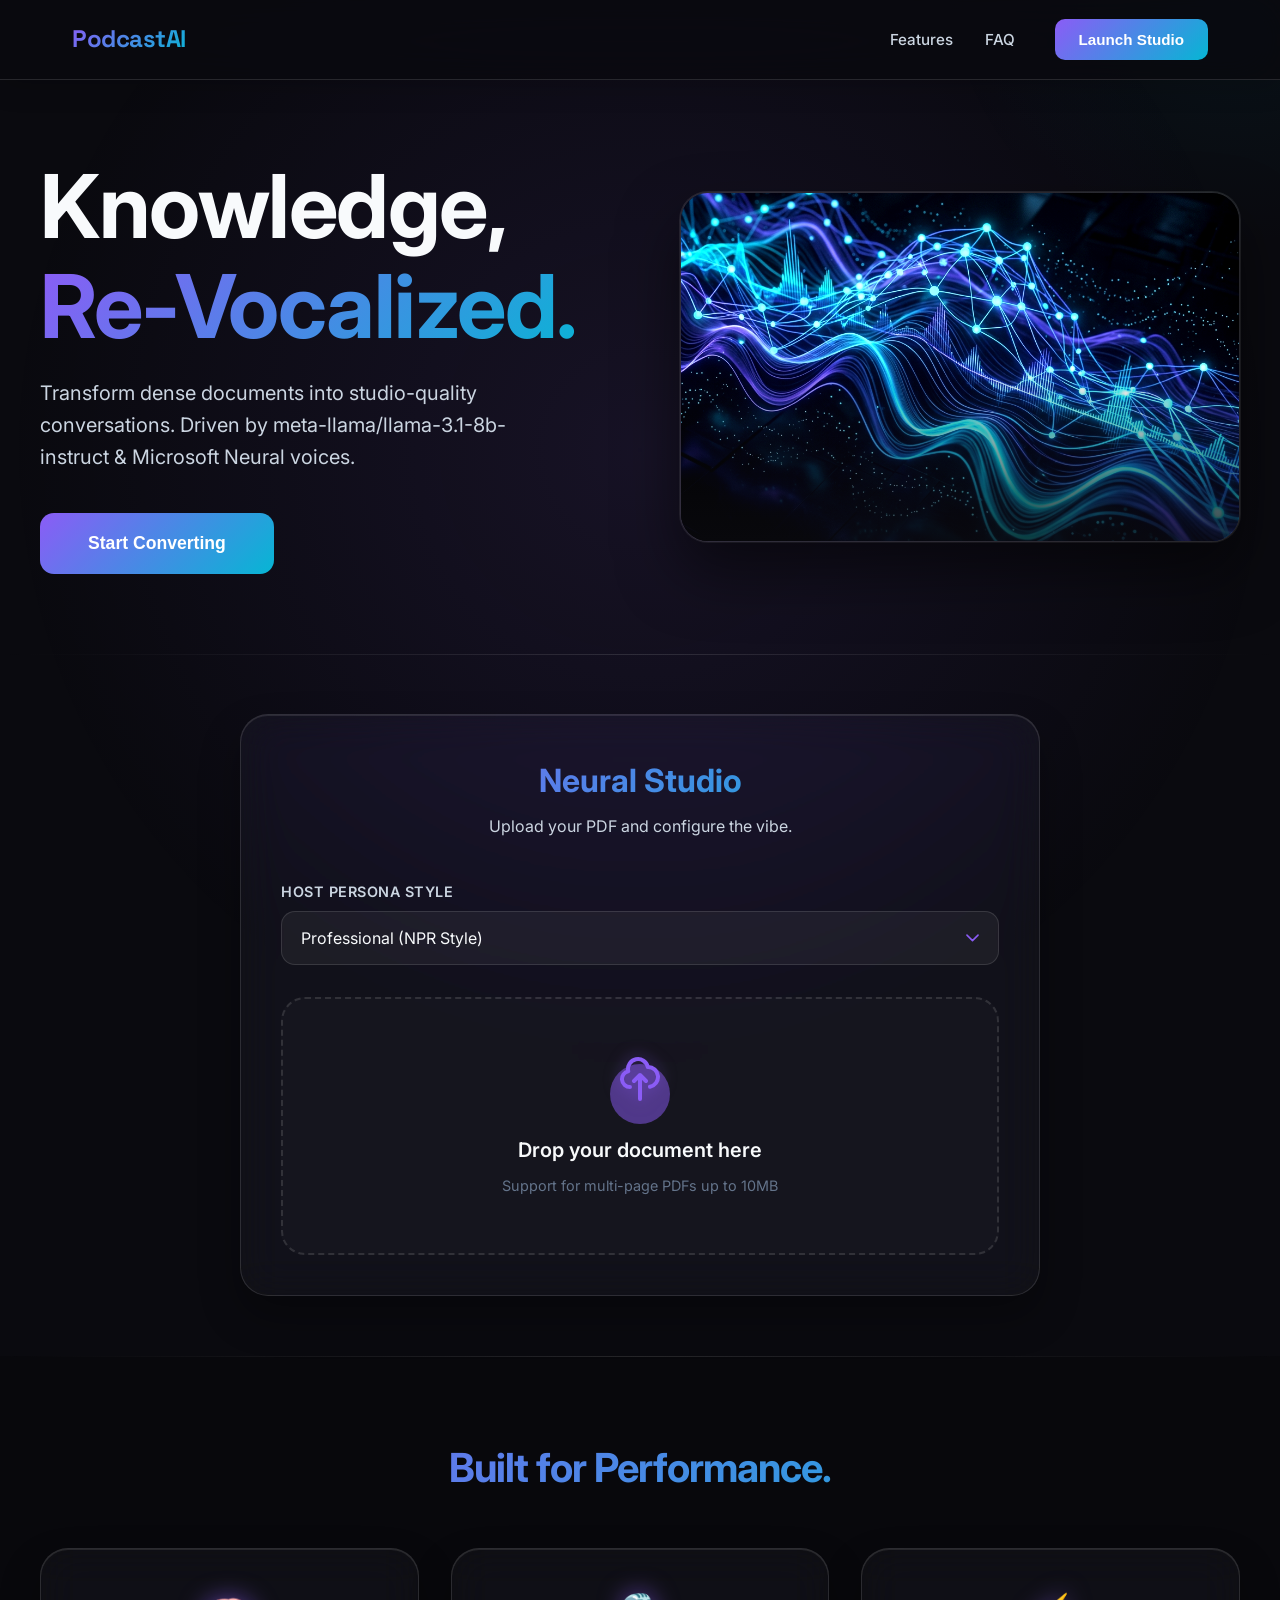
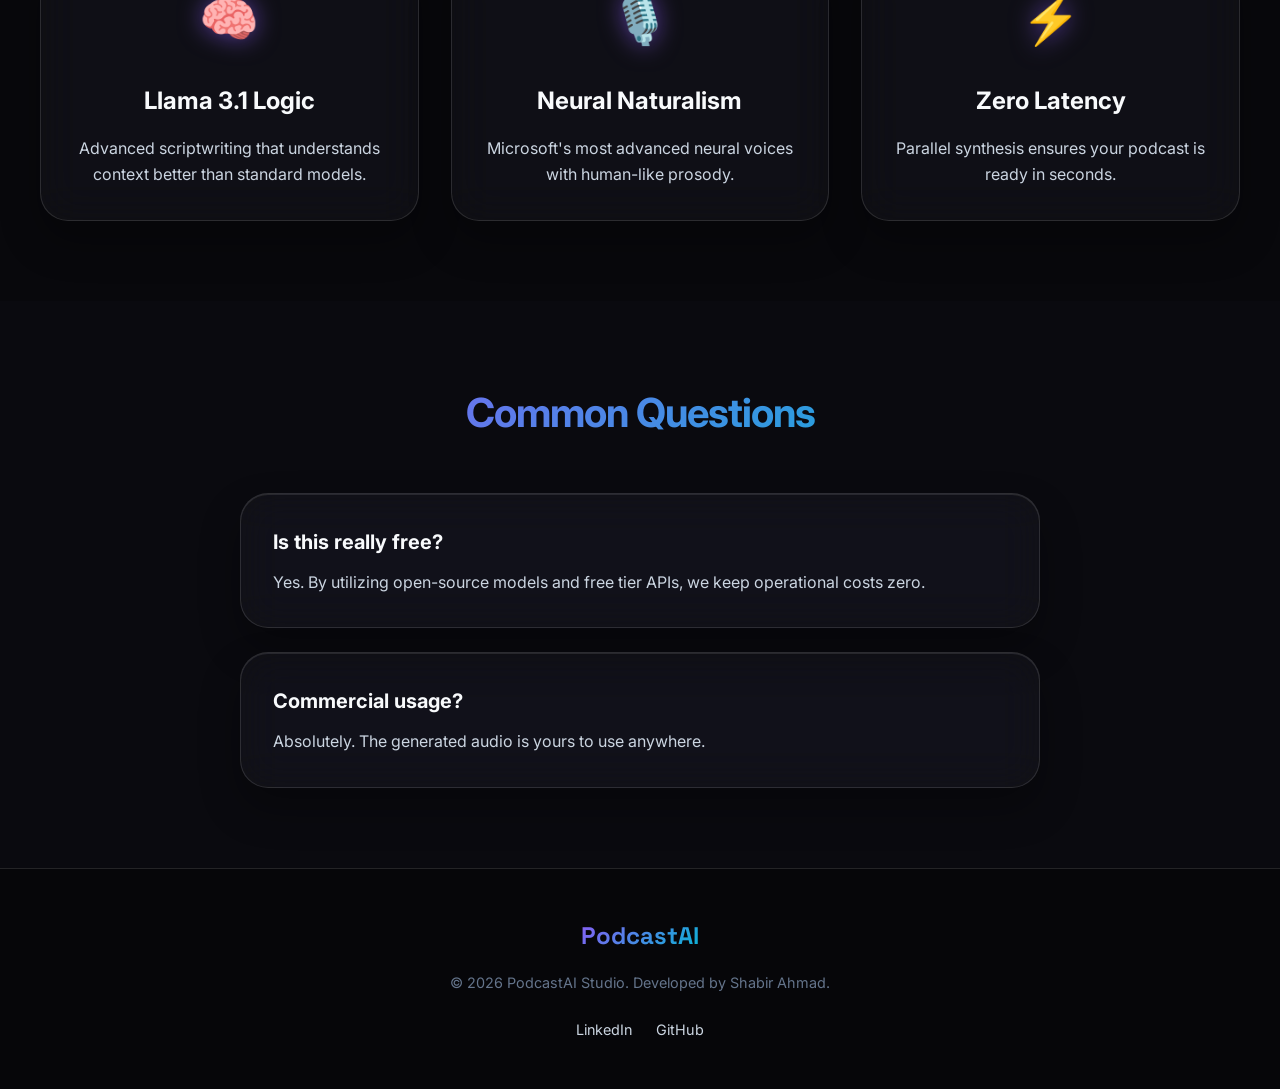
==== frontend/index.html @ 8f2e9971 "some initial changes" ====
<!DOCTYPE html>
<html lang="en">
<head>
    <meta charset="UTF-8">
    <meta name="viewport" content="width=device-width, initial-scale=1.0, maximum-scale=1.0, user-scalable=no">
    <title>PodcastAI | Neural Audio Intelligence</title>
    <!-- Premium Typography -->
    <link rel="preconnect" href="https://fonts.googleapis.com">
    <link rel="preconnect" href="https://fonts.gstatic.com" crossorigin>
    <link href="https://fonts.googleapis.com/css2?family=Inter:wght@400;500;600&family=Space+Grotesk:wght@500;700&display=swap" rel="stylesheet">
    <link rel="stylesheet" href="style.css">
</head>
<body>
    <div class="background-glow"></div>
    
    <div id="app">
        <!-- Navigation -->
        <nav class="glass-nav">
            <div class="nav-content">
                <div class="logo">Podcast<span>AI</span></div>
                <div class="nav-actions">
                    <ul class="nav-links">
                        <li><a href="#features">Features</a></li>
                        <li><a href="#faq">FAQ</a></li>
                    </ul>
                    <button class="btn-primary-sm" onclick="document.getElementById('studio').scrollIntoView({behavior: 'smooth'})">Launch Studio</button>
                </div>
            </div>
        </nav>

        <!-- Hero Section -->
        <header class="hero">
            <div class="hero-container">
                <div class="hero-content">
                    <h1 class="hero-title reveal">Knowledge,<br><span>Re-Vocalized.</span></h1>
                    <p class="hero-subtitle reveal">Transform dense documents into studio-quality conversations. Driven by meta-llama/llama-3.1-8b-instruct & Microsoft Neural voices.</p>
                    <div class="hero-btns reveal">
                        <button class="btn-primary-lg" onclick="document.getElementById('studio').scrollIntoView({behavior: 'smooth'})">Start Converting</button>
                    </div>
                </div>
                <div class="hero-image-wrapper reveal">
                    <img src="hero.png" alt="Neural Visual" class="hero-img">
                    <div class="image-overlay"></div>
                </div>
            </div>
        </header>

        <!-- Main Studio Section -->
        <main id="studio" class="studio-section">
            <div class="studio-container">
                <div class="glass-card studio-card">
                    <div class="card-header">
                        <h2>Neural Studio</h2>
                        <p>Upload your PDF and configure the vibe.</p>
                    </div>

                    <div class="settings-grid">
                        <div class="setting-item">
                            <label>Host Persona Style</label>
                            <select id="styleSelector">
                                <option value="professional">Professional (NPR Style)</option>
                                <option value="humorous">Humorous (Banter Mode)</option>
                                <option value="deep_dive">Deep Dive (Technical)</option>
                            </select>
                        </div>
                    </div>

                    <div id="dropzone" class="dropzone">
                        <div class="dropzone-content">
                            <div class="icon-pulse">
                                <svg class="upload-icon" fill="none" stroke="currentColor" viewBox="0 0 24 24" xmlns="http://www.w3.org/2000/svg"><path stroke-linecap="round" stroke-linejoin="round" stroke-width="2" d="M7 16a4 4 0 01-.88-7.903A5 5 0 1115.9 6L16 6a5 5 0 011 9.9M15 13l-3-3m0 0l-3 3m3-3v12"></path></svg>
                            </div>
                            <p class="dropzone-text">Drop your document here</p>
                            <p class="dropzone-hint">Support for multi-page PDFs up to 10MB</p>
                            <input type="file" id="fileInput" accept=".pdf" hidden>
                        </div>
                    </div>

                    <!-- Progress Tracker -->
                    <div id="progress-container" class="progress-container hidden">
                        <div class="progress-steps">
                            <div class="step" id="step-1"><div class="dot"></div><span>Scan</span></div>
                            <div class="step" id="step-2"><div class="dot"></div><span>Script</span></div>
                            <div class="step" id="step-3"><div class="dot"></div><span>Voice</span></div>
                            <div class="step" id="step-4"><div class="dot"></div><span>Master</span></div>
                        </div>
                        <div class="progress-bar-bg">
                            <div id="progress-bar" class="progress-bar-fill"></div>
                        </div>
                        <p id="status-text" class="status-text">Initializing...</p>
                    </div>

                    <!-- Terminal Script Preview -->
                    <div id="terminal-container" class="terminal-container hidden">
                        <div class="terminal-header">
                            <span>neural_script_stream.log</span>
                            <div class="terminal-btns"><span></span><span></span><span></span></div>
                        </div>
                        <div id="terminal-content" class="terminal-content"></div>
                    </div>

                    <!-- Final Player -->
                    <div id="player-container" class="player-container hidden">
                        <div class="player-card">
                            <div class="player-info">
                                <h3>Generation Complete</h3>
                                <p>Studio-quality MP3 ready for download.</p>
                            </div>
                            <audio id="audio-player" controls></audio>
                            <div class="player-actions">
                                <a id="download-btn" class="btn-primary-sm" download>Download Episode</a>
                                <button class="btn-secondary-sm" onclick="location.reload()">New Upload</button>
                            </div>
                        </div>
                    </div>
                </div>
            </div>
        </main>

        <!-- Features Section -->
        <section id="features" class="features-section">
            <div class="container">
                <h2 class="section-title">Built for Performance.</h2>
                <div class="features-grid">
                    <div class="feature-card glass-card">
                        <div class="f-icon">🧠</div>
                        <h3>Llama 3.1 Logic</h3>
                        <p>Advanced scriptwriting that understands context better than standard models.</p>
                    </div>
                    <div class="feature-card glass-card">
                        <div class="f-icon">🎙️</div>
                        <h3>Neural Naturalism</h3>
                        <p>Microsoft's most advanced neural voices with human-like prosody.</p>
                    </div>
                    <div class="feature-card glass-card">
                        <div class="f-icon">⚡</div>
                        <h3>Zero Latency</h3>
                        <p>Parallel synthesis ensures your podcast is ready in seconds.</p>
                    </div>
                </div>
            </div>
        </section>

        <!-- FAQ Section -->
        <section id="faq" class="faq-section">
            <div class="container-sm">
                <h2 class="section-title">Common Questions</h2>
                <div class="faq-list">
                    <div class="faq-item glass-card">
                        <h4>Is this really free?</h4>
                        <p>Yes. By utilizing open-source models and free tier APIs, we keep operational costs zero.</p>
                    </div>
                    <div class="faq-item glass-card">
                        <h4>Commercial usage?</h4>
                        <p>Absolutely. The generated audio is yours to use anywhere.</p>
                    </div>
                </div>
            </div>
        </section>

        <!-- Footer -->
        <footer class="luxury-footer">
            <div class="footer-content">
                <div class="footer-logo">Podcast<span>AI</span></div>
                <p>&copy; 2026 PodcastAI Studio. Developed by Shabir Ahmad.</p>
                <div class="footer-socials">
                    <a href="https://www.linkedin.com/in/shabir-ahmad-ai/" target="_blank">LinkedIn</a>
                    <a href="https://www.github.com/Shabir-Ahmad-tech" target="_blank">GitHub</a>
                </div>
            </div>
        </footer>
    </div>

    <script src="app.js"></script>
</body>
</html>
---- frontend/style.css ----
:root {
    --bg-color: #0a0a0f;
    --surface: rgba(255, 255, 255, 0.05);
    --border: rgba(255, 255, 255, 0.12);
    --primary: #8b5cf6;
    --primary-glow: rgba(139, 92, 246, 0.5);
    --secondary: #06b6d4;
    --secondary-glow: rgba(6, 182, 212, 0.4);
    --accent: #f59e0b;
    --accent-glow: rgba(245, 158, 11, 0.3);
    --text-main: #f8fafc;
    --text-muted: #cbd5e1;
    --text-dim: #64748b;
    --error: #ef4444;
    --success: #10b981;
    --font-heading: 'Space Grotesk', sans-serif;
    --font-body: 'Inter', sans-serif;
    --gradient-primary: linear-gradient(135deg, #8b5cf6 0%, #06b6d4 100%);
    --gradient-secondary: linear-gradient(135deg, #f59e0b 0%, #ef4444 100%);
}

/* 🧱 Base Reset */
* {
    box-sizing: border-box;
    margin: 0;
    padding: 0;
}

html {
    scroll-behavior: smooth;
    overflow-x: hidden;
}

body {
    background-color: var(--bg-color);
    color: var(--text-main);
    font-family: var(--font-body);
    line-height: 1.6;
    overflow-x: hidden;
    width: 100%;
}

/* 🛡️ Explicit Layout Fix */
#app {
    display: flex;
    flex-direction: column;
    width: 100%;
    min-height: 100vh;
}

header, section, main, footer, nav {
    display: block; /* Ensure block display to prevent flex leaks */
    width: 100%;
}

/* 🌌 Background Glow */
.background-glow {
    position: fixed;
    top: 50%;
    left: 50%;
    width: 100vw;
    height: 100vw;
    background: radial-gradient(circle, var(--primary-glow) 0%, rgba(5, 5, 8, 0) 70%);
    transform: translate(-50%, -50%);
    z-index: -1;
    opacity: 0.2;
    pointer-events: none;
}

/* 🧭 Navigation */
.glass-nav {
    position: fixed;
    top: 0;
    width: 100%;
    height: 80px;
    background: rgba(10, 10, 15, 0.85);
    backdrop-filter: blur(25px) saturate(180%);
    border-bottom: 1px solid var(--border);
    z-index: 1000;
    box-shadow: 0 4px 30px rgba(0, 0, 0, 0.2);
}

.nav-content {
    max-width: 1200px;
    margin: 0 auto;
    height: 100%;
    display: flex;
    justify-content: space-between;
    align-items: center;
    padding: 0 2rem;
}

.logo {
    font-family: var(--font-heading);
    font-size: 1.5rem;
    font-weight: 700;
    background: var(--gradient-primary);
    -webkit-background-clip: text;
    -webkit-text-fill-color: transparent;
    background-clip: text;
    letter-spacing: -0.5px;
}

.nav-actions {
    display: flex;
    align-items: center;
    gap: 2.5rem;
}

.nav-links {
    display: flex;
    list-style: none;
    gap: 2rem;
}

.nav-links a {
    text-decoration: none;
    color: var(--text-muted);
    font-weight: 500;
    font-size: 0.95rem;
    transition: all 0.3s ease;
    position: relative;
    padding: 0.5rem 0;
}

.nav-links a:hover { 
    color: var(--text-main); 
}

.nav-links a::after {
    content: '';
    position: absolute;
    bottom: 0;
    left: 0;
    width: 0;
    height: 2px;
    background: var(--gradient-primary);
    transition: width 0.3s ease;
}

.nav-links a:hover::after {
    width: 100%;
}

/* 🎭 Hero Section */
.hero {
    padding: 160px 2rem 80px;
    display: flex;
    justify-content: center;
    position: relative;
    overflow: hidden;
}

.hero::before {
    content: '';
    position: absolute;
    top: -50%;
    right: -20%;
    width: 600px;
    height: 600px;
    background: radial-gradient(circle, var(--secondary-glow) 0%, transparent 70%);
    opacity: 0.15;
    z-index: -1;
}

.hero-container {
    max-width: 1200px;
    width: 100%;
    display: grid;
    grid-template-columns: 1fr 1fr;
    align-items: center;
    gap: 5rem;
}

.hero-content {
    position: relative;
}

.hero-title {
    font-size: clamp(3.5rem, 9vw, 5.5rem);
    line-height: 1.05;
    margin-bottom: 1.5rem;
    font-weight: 700;
    letter-spacing: -1.5px;
}

.hero-title span {
    background: var(--gradient-primary);
    -webkit-background-clip: text;
    -webkit-text-fill-color: transparent;
    background-clip: text;
    display: block;
    margin-top: 0.5rem;
}

.hero-subtitle {
    font-size: 1.25rem;
    color: var(--text-muted);
    max-width: 500px;
    margin-bottom: 2.5rem;
    line-height: 1.6;
    font-weight: 400;
}

.hero-btns {
    display: flex;
    gap: 1rem;
    flex-wrap: wrap;
}

.hero-image-wrapper {
    position: relative;
    border-radius: 28px;
    overflow: hidden;
    aspect-ratio: 16 / 10;
    box-shadow: 0 30px 60px rgba(0, 0, 0, 0.5), 0 0 0 1px rgba(255, 255, 255, 0.1);
    border: 1px solid var(--border);
    transform: perspective(1000px) rotateY(-5deg) rotateX(2deg);
    transition: transform 0.5s ease, box-shadow 0.5s ease;
}

.hero-image-wrapper:hover {
    transform: perspective(1000px) rotateY(0deg) rotateX(0deg);
    box-shadow: 0 40px 80px rgba(139, 92, 246, 0.2), 0 0 0 1px rgba(255, 255, 255, 0.15);
}

.hero-img {
    width: 100%;
    height: 100%;
    object-fit: cover;
    filter: brightness(1.1) contrast(1.05);
}

.image-overlay {
    position: absolute;
    inset: 0;
    background: linear-gradient(to top, rgba(10, 10, 15, 0.8), transparent 50%);
}

/* Floating elements */
.floating-element {
    position: absolute;
    width: 40px;
    height: 40px;
    background: var(--gradient-primary);
    border-radius: 12px;
    opacity: 0.1;
    animation: float 6s ease-in-out infinite;
}

.floating-element:nth-child(1) {
    top: 20%;
    left: 10%;
    animation-delay: 0s;
}

.floating-element:nth-child(2) {
    top: 60%;
    right: 15%;
    animation-delay: 2s;
    background: var(--gradient-secondary);
}

@keyframes float {
    0%, 100% { transform: translateY(0) rotate(0deg); }
    50% { transform: translateY(-20px) rotate(5deg); }
}

/* 🛠️ Studio Section */
.studio-section { 
    padding: 60px 2rem; 
    position: relative;
}

.studio-section::before {
    content: '';
    position: absolute;
    top: 0;
    left: 0;
    width: 100%;
    height: 1px;
    background: linear-gradient(90deg, transparent, var(--border), transparent);
}

.studio-container { 
    max-width: 800px; 
    margin: 0 auto;
    position: relative;
}

.glass-card {
    background: rgba(255, 255, 255, 0.03);
    border: 1px solid var(--border);
    backdrop-filter: blur(20px) saturate(180%);
    border-radius: 28px;
    padding: 2.5rem;
    box-shadow: 0 20px 40px rgba(0, 0, 0, 0.3), 
                inset 0 1px 0 rgba(255, 255, 255, 0.1);
    transition: all 0.3s ease;
}

.glass-card:hover {
    border-color: rgba(139, 92, 246, 0.3);
    box-shadow: 0 25px 50px rgba(139, 92, 246, 0.1), 
                inset 0 1px 0 rgba(255, 255, 255, 0.15);
}

.card-header { 
    text-align: center; 
    margin-bottom: 2.5rem; 
}

.card-header h2 { 
    font-size: 2rem; 
    margin-bottom: 0.5rem;
    background: var(--gradient-primary);
    -webkit-background-clip: text;
    -webkit-text-fill-color: transparent;
    background-clip: text;
}

.card-header p { 
    color: var(--text-muted); 
    font-size: 1rem;
    max-width: 500px;
    margin: 0 auto;
}

.settings-grid {
    display: grid;
    gap: 1.5rem;
    margin-bottom: 2rem;
}

.setting-item {
    display: flex;
    flex-direction: column;
    gap: 0.5rem;
}

.setting-item label {
    font-size: 0.9rem;
    font-weight: 600;
    color: var(--text-muted);
    text-transform: uppercase;
    letter-spacing: 0.5px;
}

#styleSelector {
    width: 100%;
    background: rgba(255, 255, 255, 0.05);
    border: 1px solid var(--border);
    padding: 1rem 1.2rem;
    border-radius: 14px;
    color: var(--text-main);
    font-family: inherit;
    font-size: 1rem;
    transition: all 0.3s ease;
    appearance: none;
    background-image: url("data:image/svg+xml,%3Csvg xmlns='http://www.w3.org/2000/svg' fill='none' viewBox='0 0 24 24' stroke='%238b5cf6'%3E%3Cpath stroke-linecap='round' stroke-linejoin='round' stroke-width='2' d='M19 9l-7 7-7-7'%3E%3C/path%3E%3C/svg%3E");
    background-repeat: no-repeat;
    background-position: right 1rem center;
    background-size: 1.2rem;
    cursor: pointer;
}

#styleSelector:focus {
    outline: none;
    border-color: var(--primary);
    box-shadow: 0 0 0 3px rgba(139, 92, 246, 0.2);
}

#styleSelector option {
    background: var(--bg-color);
    color: var(--text-main);
    padding: 1rem;
}

.dropzone {
    border: 2px dashed var(--border);
    border-radius: 24px;
    padding: 3.5rem 2rem;
    text-align: center;
    cursor: pointer;
    transition: all 0.4s ease;
    background: rgba(255, 255, 255, 0.02);
    position: relative;
    overflow: hidden;
}

.dropzone::before {
    content: '';
    position: absolute;
    top: 0;
    left: -100%;
    width: 100%;
    height: 100%;
    background: linear-gradient(90deg, transparent, rgba(139, 92, 246, 0.1), transparent);
    transition: left 0.6s ease;
}

.dropzone:hover::before {
    left: 100%;
}

.dropzone:hover { 
    border-color: var(--primary); 
    background: rgba(139, 92, 246, 0.05);
    transform: translateY(-2px);
}

.dropzone.dragover {
    border-color: var(--secondary);
    background: rgba(6, 182, 212, 0.1);
    transform: scale(1.02);
}

.dropzone-content {
    position: relative;
    z-index: 2;
}

.icon-pulse {
    position: relative;
    display: inline-block;
}

.icon-pulse::after {
    content: '';
    position: absolute;
    top: 50%;
    left: 50%;
    transform: translate(-50%, -50%);
    width: 60px;
    height: 60px;
    border-radius: 50%;
    background: var(--primary-glow);
    animation: pulse 2s infinite;
    z-index: -1;
}

@keyframes pulse {
    0% { transform: translate(-50%, -50%) scale(0.8); opacity: 0.8; }
    100% { transform: translate(-50%, -50%) scale(1.5); opacity: 0; }
}

.upload-icon { 
    width: 48px; 
    height: 48px; 
    color: var(--primary); 
    margin-bottom: 1.5rem;
    filter: drop-shadow(0 0 8px rgba(139, 92, 246, 0.5));
}

.dropzone-text {
    font-size: 1.25rem;
    font-weight: 600;
    margin-bottom: 0.5rem;
    color: var(--text-main);
}

.dropzone-hint {
    font-size: 0.9rem;
    color: var(--text-dim);
    max-width: 300px;
    margin: 0 auto;
}

/* 📊 Progress & Terminal */
.progress-container { 
    margin-top: 2.5rem; 
    padding: 1.5rem;
    background: rgba(0, 0, 0, 0.2);
    border-radius: 16px;
    border: 1px solid rgba(255, 255, 255, 0.05);
}

.progress-steps { 
    display: flex; 
    justify-content: space-between; 
    margin-bottom: 1.5rem;
    position: relative;
}

.progress-steps::before {
    content: '';
    position: absolute;
    top: 4px;
    left: 0;
    width: 100%;
    height: 2px;
    background: rgba(255, 255, 255, 0.1);
    z-index: 1;
}

.step { 
    font-size: 0.75rem; 
    font-weight: 600; 
    text-align: center; 
    opacity: 0.4;
    position: relative;
    z-index: 2;
    transition: all 0.3s ease;
}

.step.active { 
    opacity: 1; 
    color: var(--text-main);
}

.step.complete .dot {
    background: var(--success);
    box-shadow: 0 0 10px rgba(16, 185, 129, 0.5);
}

.dot { 
    width: 10px; 
    height: 10px; 
    border-radius: 50%; 
    background: var(--text-dim); 
    margin: 0 auto 6px;
    position: relative;
    z-index: 2;
    transition: all 0.3s ease;
}

.step.active .dot {
    background: var(--primary);
    box-shadow: 0 0 10px rgba(139, 92, 246, 0.5);
    transform: scale(1.2);
}

.progress-bar-bg { 
    width: 100%; 
    height: 6px; 
    background: rgba(255, 255, 255, 0.1); 
    border-radius: 3px; 
    margin-bottom: 1rem;
    overflow: hidden;
}

.progress-bar-fill { 
    height: 100%; 
    background: var(--gradient-primary); 
    width: 0%; 
    transition: width 0.5s cubic-bezier(0.34, 1.56, 0.64, 1);
    border-radius: 3px;
}

.status-text {
    font-size: 0.9rem;
    color: var(--text-muted);
    text-align: center;
    font-weight: 500;
    min-height: 1.5rem;
}

.terminal-container {
    background: rgba(0, 0, 0, 0.8);
    border: 1px solid var(--border);
    border-radius: 16px;
    margin-top: 1.5rem;
    font-family: 'JetBrains Mono', 'Cascadia Code', 'Fira Code', monospace;
    font-size: 0.85rem;
    overflow: hidden;
    box-shadow: 0 10px 30px rgba(0, 0, 0, 0.5);
}

.terminal-header { 
    background: rgba(20, 20, 30, 0.9); 
    padding: 0.75rem 1.25rem; 
    display: flex; 
    justify-content: space-between;
    align-items: center;
    border-bottom: 1px solid var(--border);
}

.terminal-header span {
    color: var(--text-muted);
    font-size: 0.8rem;
    font-weight: 500;
}

.terminal-btns {
    display: flex;
    gap: 0.5rem;
}

.terminal-btns span {
    width: 12px;
    height: 12px;
    border-radius: 50%;
    background: rgba(255, 255, 255, 0.1);
    display: block;
}

.terminal-btns span:nth-child(1) { background: #ef4444; }
.terminal-btns span:nth-child(2) { background: #f59e0b; }
.terminal-btns span:nth-child(3) { background: #10b981; }

.terminal-content { 
    padding: 1.25rem; 
    height: 150px; 
    overflow-y: auto;
    color: #4ade80;
    line-height: 1.5;
}

.terminal-content::-webkit-scrollbar {
    width: 8px;
}

.terminal-content::-webkit-scrollbar-track {
    background: rgba(0, 0, 0, 0.3);
}

.terminal-content::-webkit-scrollbar-thumb {
    background: rgba(139, 92, 246, 0.5);
    border-radius: 4px;
}

.terminal-content::-webkit-scrollbar-thumb:hover {
    background: rgba(139, 92, 246, 0.7);
}

/* 🎵 Player Container */
.player-container {
    margin-top: 2.5rem;
    animation: slideUp 0.6s ease-out;
}

@keyframes slideUp {
    from { opacity: 0; transform: translateY(20px); }
    to { opacity: 1; transform: translateY(0); }
}

.player-card {
    background: rgba(255, 255, 255, 0.03);
    border: 1px solid var(--border);
    backdrop-filter: blur(20px);
    border-radius: 24px;
    padding: 2.5rem;
    text-align: center;
    box-shadow: 0 20px 40px rgba(0, 0, 0, 0.3);
}

.player-info {
    margin-bottom: 2rem;
}

.player-info h3 {
    font-size: 1.75rem;
    margin-bottom: 0.5rem;
    background: var(--gradient-primary);
    -webkit-background-clip: text;
    -webkit-text-fill-color: transparent;
    background-clip: text;
}

.player-info p {
    color: var(--text-muted);
    font-size: 1rem;
}

audio {
    width: 100%;
    margin-bottom: 2rem;
    border-radius: 12px;
    background: rgba(0, 0, 0, 0.3);
}

audio::-webkit-media-controls-panel {
    background: rgba(0, 0, 0, 0.5);
    border-radius: 12px;
}

.player-actions {
    display: flex;
    gap: 1rem;
    justify-content: center;
    flex-wrap: wrap;
}

/* 🏆 Features Section */
.features-section {
    padding: 80px 2rem;
    background: rgba(0, 0, 0, 0.2);
    position: relative;
    overflow: hidden;
}

.features-section::before {
    content: '';
    position: absolute;
    top: 0;
    left: 0;
    width: 100%;
    height: 1px;
    background: linear-gradient(90deg, transparent, var(--border), transparent);
}

.container {
    max-width: 1200px;
    margin: 0 auto;
}

.section-title {
    font-size: 2.5rem;
    text-align: center;
    margin-bottom: 3rem;
    background: var(--gradient-primary);
    -webkit-background-clip: text;
    -webkit-text-fill-color: transparent;
    background-clip: text;
    font-weight: 700;
    letter-spacing: -1px;
}

.features-grid {
    display: grid;
    grid-template-columns: repeat(auto-fit, minmax(300px, 1fr));
    gap: 2rem;
}

.feature-card {
    padding: 2rem;
    text-align: center;
    transition: all 0.3s ease;
}

.feature-card:hover {
    transform: translateY(-10px);
    border-color: rgba(139, 92, 246, 0.3);
}

.f-icon {
    font-size: 3rem;
    margin-bottom: 1.5rem;
    display: inline-block;
    /* BUG FIX: background-clip:text has NO effect on emoji characters.
       Browsers render emojis as images (OS glyphs), not text.
       Using filter: drop-shadow for a premium glow effect instead. */
    filter: drop-shadow(0 0 12px rgba(139, 92, 246, 0.6));
    transition: filter 0.3s ease, transform 0.3s ease;
}

.feature-card:hover .f-icon {
    filter: drop-shadow(0 0 18px rgba(6, 182, 212, 0.7));
    transform: scale(1.1);
}

.feature-card h3 {
    font-size: 1.5rem;
    margin-bottom: 1rem;
    color: var(--text-main);
}

.feature-card p {
    color: var(--text-muted);
    line-height: 1.6;
}

/* ❓ FAQ Section */
.faq-section {
    padding: 80px 2rem;
}

.container-sm {
    max-width: 800px;
    margin: 0 auto;
}

.faq-list {
    display: flex;
    flex-direction: column;
    gap: 1.5rem;
}

.faq-item {
    padding: 2rem;
    transition: all 0.3s ease;
}

.faq-item:hover {
    border-color: rgba(139, 92, 246, 0.3);
    transform: translateX(5px);
}

.faq-item h4 {
    font-size: 1.25rem;
    margin-bottom: 0.75rem;
    color: var(--text-main);
}

.faq-item p {
    color: var(--text-muted);
    line-height: 1.6;
}

/* 👣 Footer */
.luxury-footer {
    padding: 3rem 2rem;
    background: rgba(0, 0, 0, 0.4);
    border-top: 1px solid var(--border);
    text-align: center;
}

.footer-content {
    max-width: 1200px;
    margin: 0 auto;
}

.footer-logo {
    font-family: var(--font-heading);
    font-size: 1.5rem;
    font-weight: 700;
    margin-bottom: 1rem;
    background: var(--gradient-primary);
    -webkit-background-clip: text;
    -webkit-text-fill-color: transparent;
    background-clip: text;
    display: inline-block;
}

.footer-content p {
    color: var(--text-dim);
    margin-bottom: 1.5rem;
    font-size: 0.9rem;
}

.footer-socials {
    display: flex;
    gap: 1.5rem;
    justify-content: center;
}

.footer-socials a {
    color: var(--text-muted);
    text-decoration: none;
    font-size: 0.9rem;
    transition: color 0.3s ease;
}

.footer-socials a:hover {
    color: var(--primary);
}

/* 📱 Mobile Responsiveness */
@media (max-width: 968px) {
    .hero-container {
        grid-template-columns: 1fr;
        text-align: center;
        gap: 3rem;
    }
    .hero-subtitle { margin: 0 auto 2.5rem; }
    .hero-image-wrapper { max-width: 500px; margin: 0 auto; }
    .features-grid { grid-template-columns: 1fr; }
    .player-actions { flex-direction: column; }
    .player-actions a, .player-actions button { width: 100%; }
}

@media (max-width: 600px) {
    .nav-links { display: none; }
    .hero-title { font-size: 2.5rem; }
    .hero { padding: 120px 1.5rem 60px; }
    .glass-card { padding: 1.5rem; }
    .section-title { font-size: 2rem; }
    .features-section, .faq-section { padding: 60px 1.5rem; }
    .studio-section { padding: 40px 1.5rem; }
}

/* ✨ Animations & Reveal */
.hidden { display: none !important; }

/* BUG FIX: Reveal elements start hidden and fade in when IntersectionObserver
   fires the 'visible' class. The old auto-play @keyframes fired immediately
   on load — elements were never actually hidden. */
.reveal {
    opacity: 0;
    transform: translateY(24px);
    transition: opacity 0.7s ease-out, transform 0.7s ease-out;
}

.reveal.visible {
    opacity: 1;
    transform: translateY(0);
}

/* Buttons */
.btn-primary-sm, .btn-primary-lg, .btn-secondary-sm {
    border: none;
    color: white;
    font-weight: 600;
    cursor: pointer;
    transition: all 0.3s ease;
    position: relative;
    overflow: hidden;
}

.btn-primary-sm::before, .btn-primary-lg::before, .btn-secondary-sm::before {
    content: '';
    position: absolute;
    top: 0;
    left: -100%;
    width: 100%;
    height: 100%;
    background: linear-gradient(90deg, transparent, rgba(255, 255, 255, 0.2), transparent);
    transition: left 0.6s ease;
}

.btn-primary-sm:hover::before, .btn-primary-lg:hover::before, .btn-secondary-sm:hover::before {
    left: 100%;
}

.btn-primary-sm {
    background: var(--gradient-primary);
    padding: 0.75rem 1.5rem;
    border-radius: 10px;
    font-size: 0.95rem;
}

.btn-primary-lg {
    background: var(--gradient-primary);
    padding: 1.25rem 3rem;
    border-radius: 14px;
    font-size: 1.1rem;
    font-weight: 700;
}

.btn-secondary-sm {
    background: transparent;
    border: 1px solid var(--border);
    padding: 0.75rem 1.5rem;
    border-radius: 10px;
    font-size: 0.95rem;
}

.btn-primary-sm:hover, .btn-primary-lg:hover {
    transform: translateY(-2px);
    box-shadow: 0 10px 20px rgba(139, 92, 246, 0.3);
}

.btn-secondary-sm:hover {
    border-color: var(--primary);
    color: var(--primary);
    transform: translateY(-2px);
}
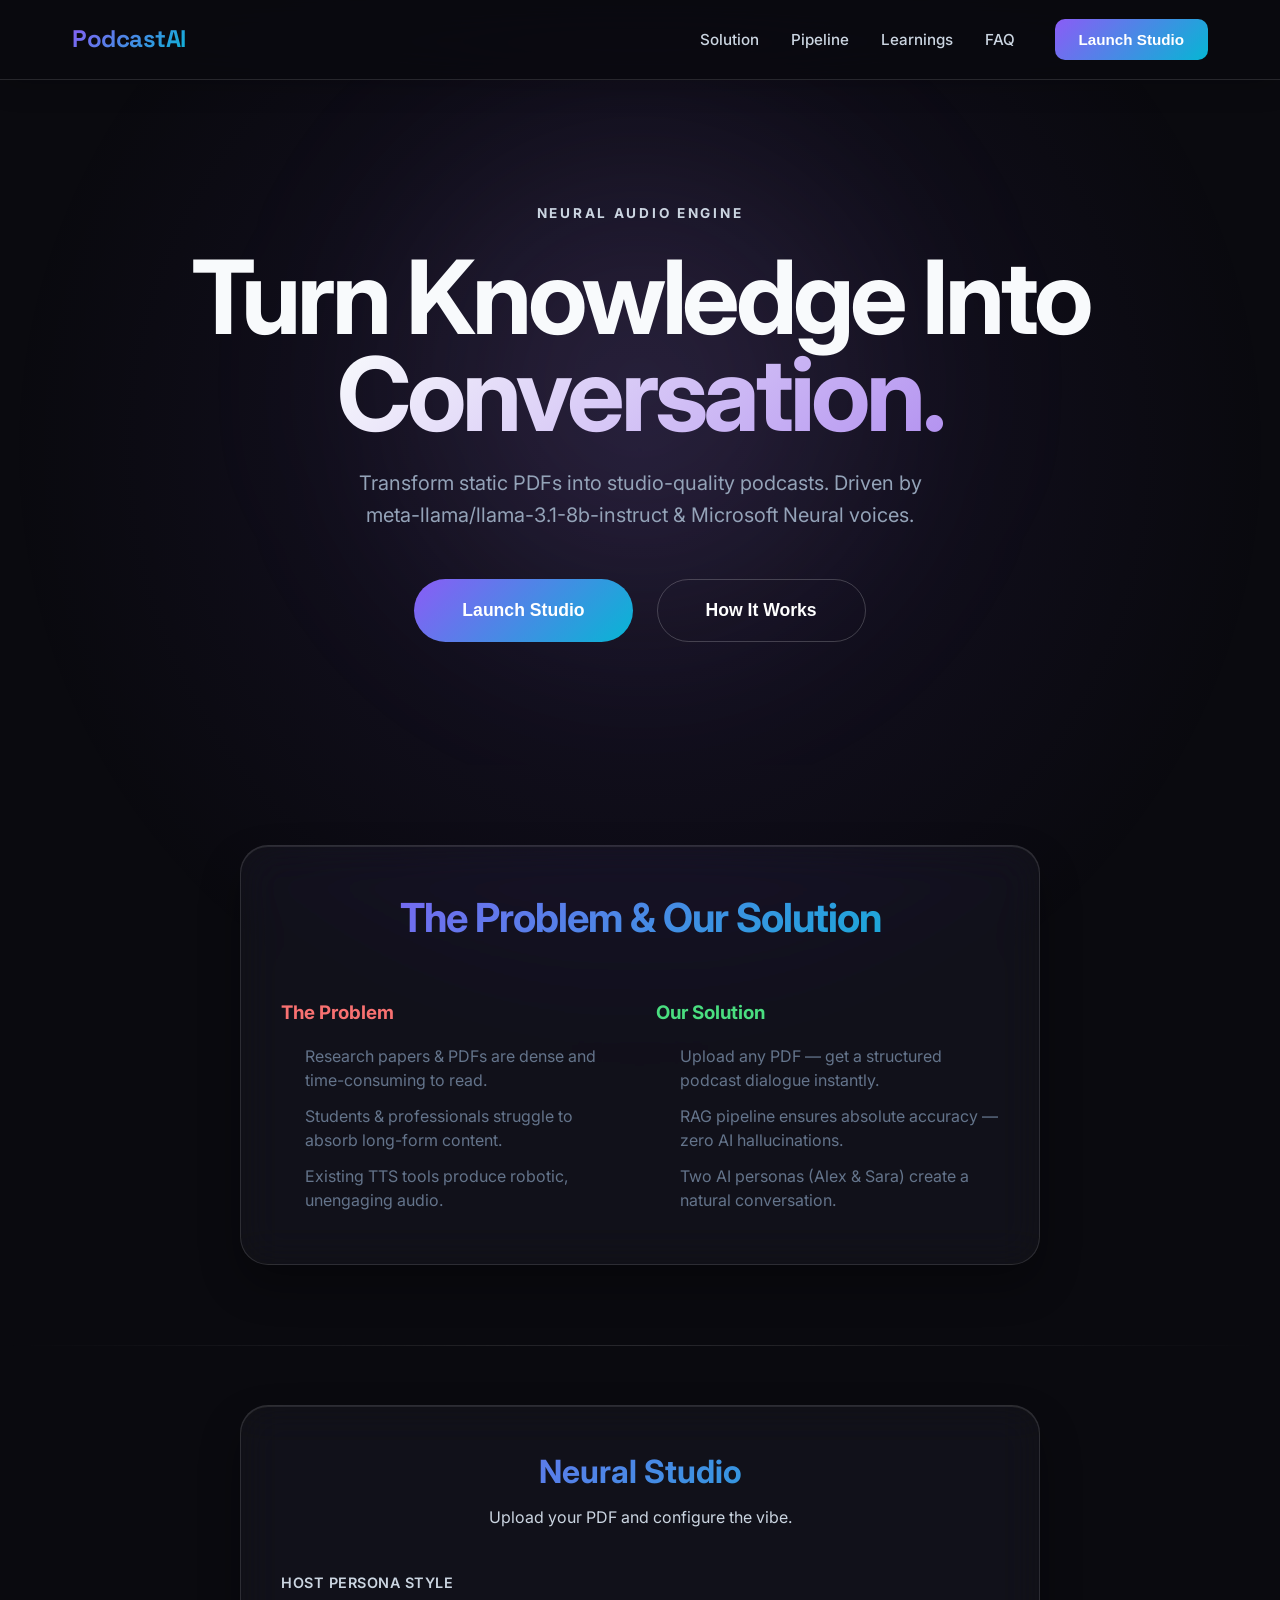
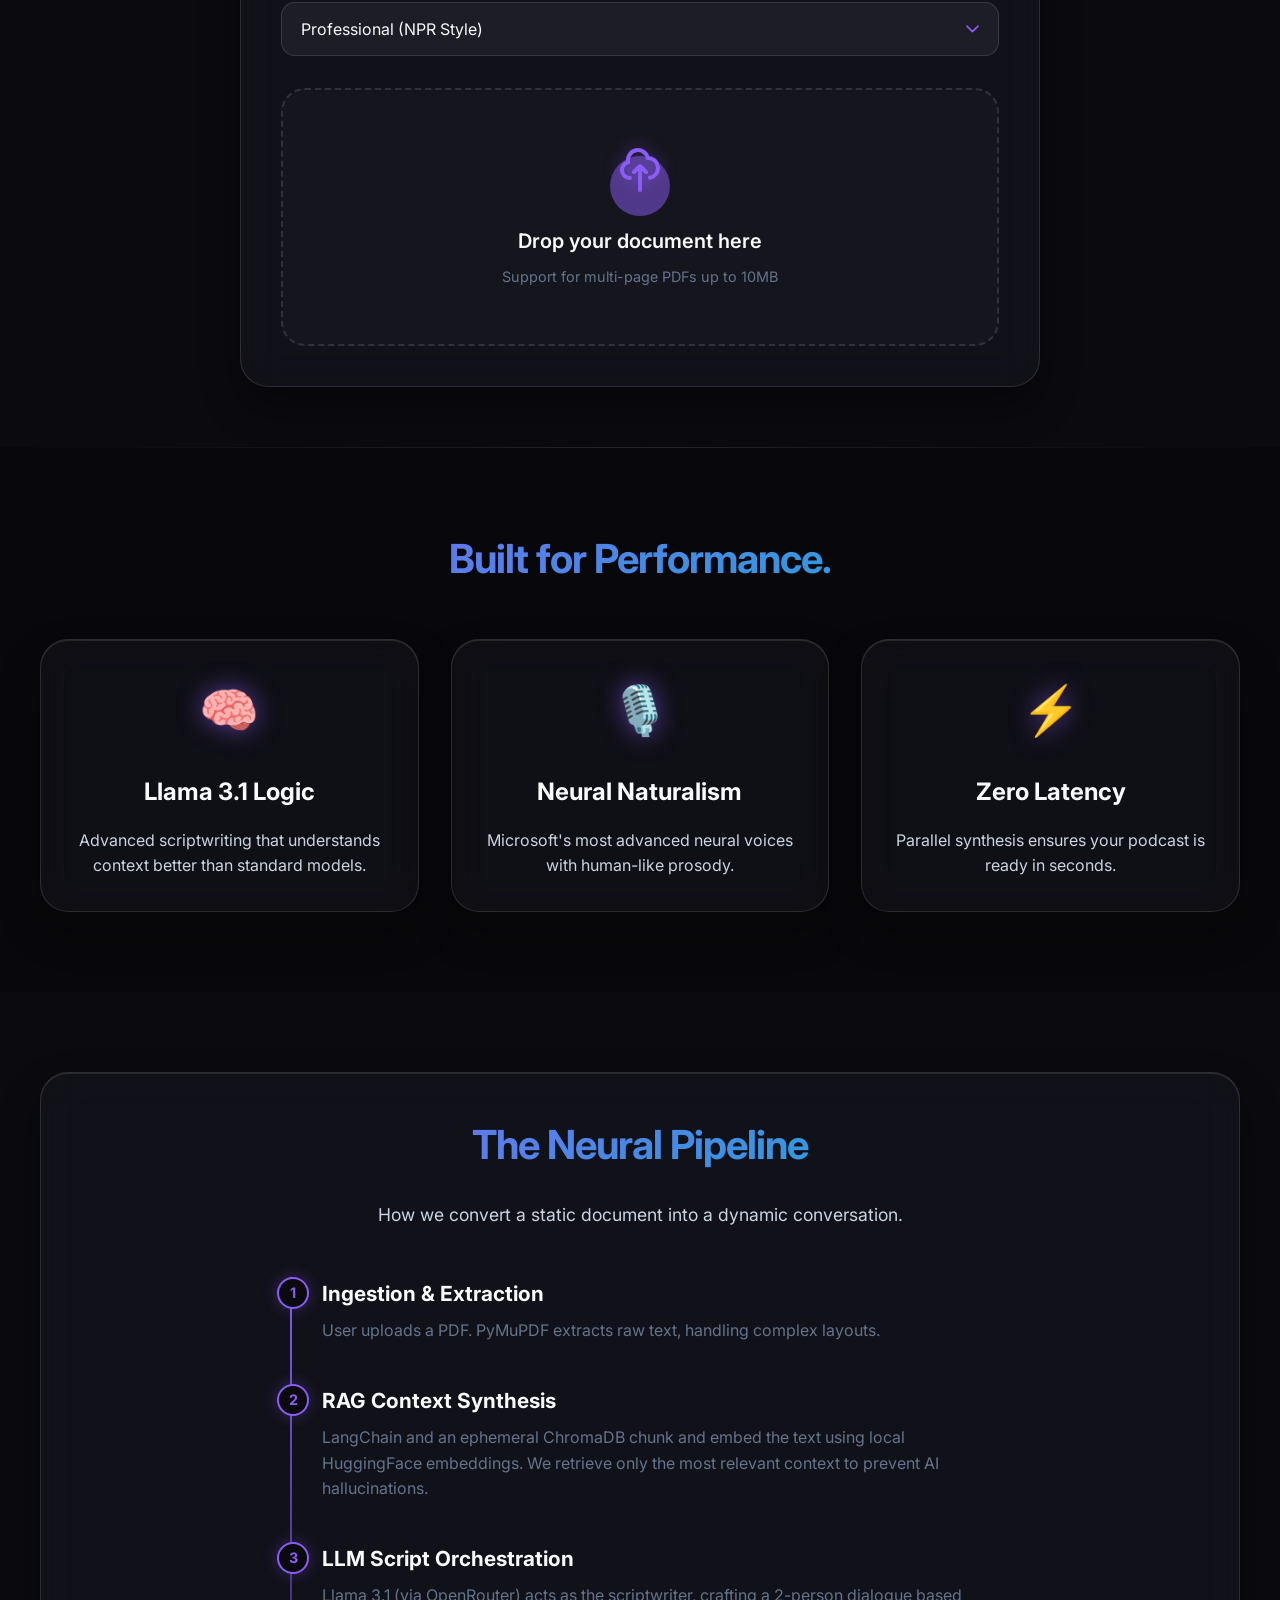
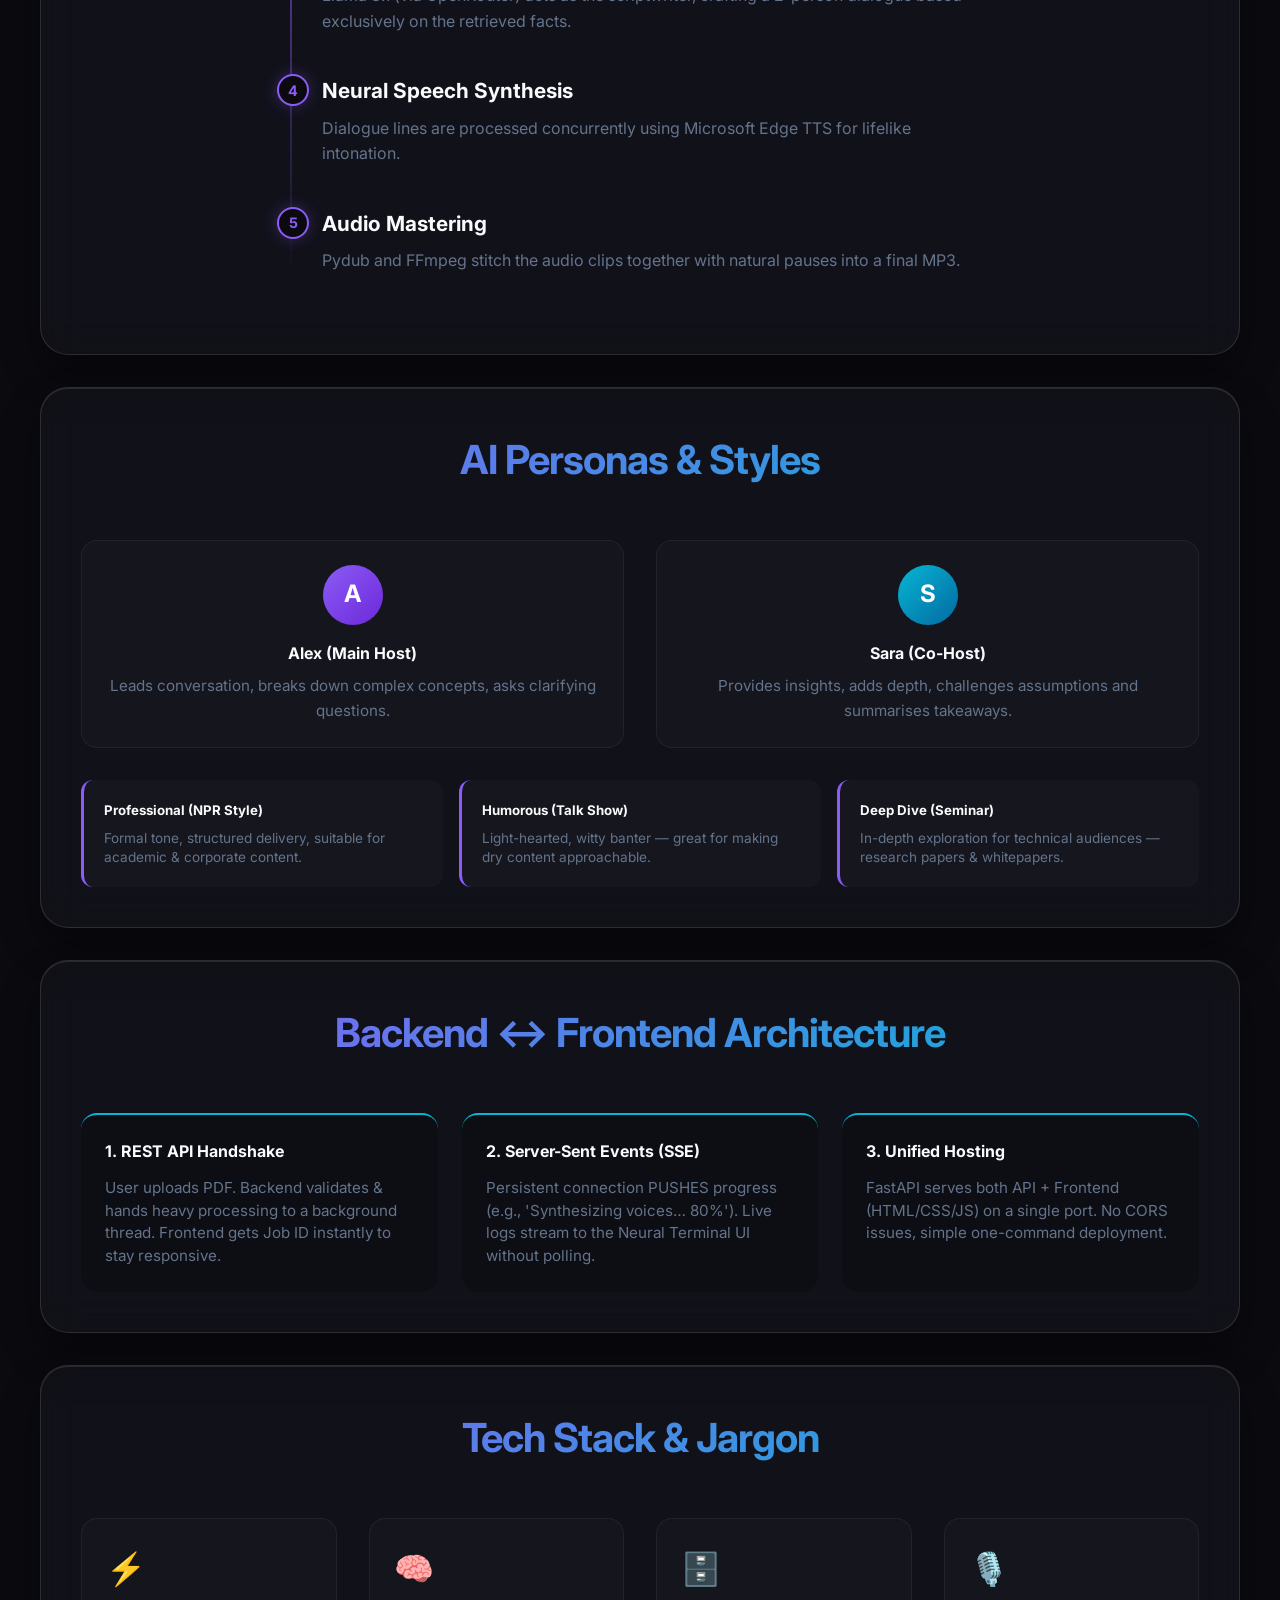
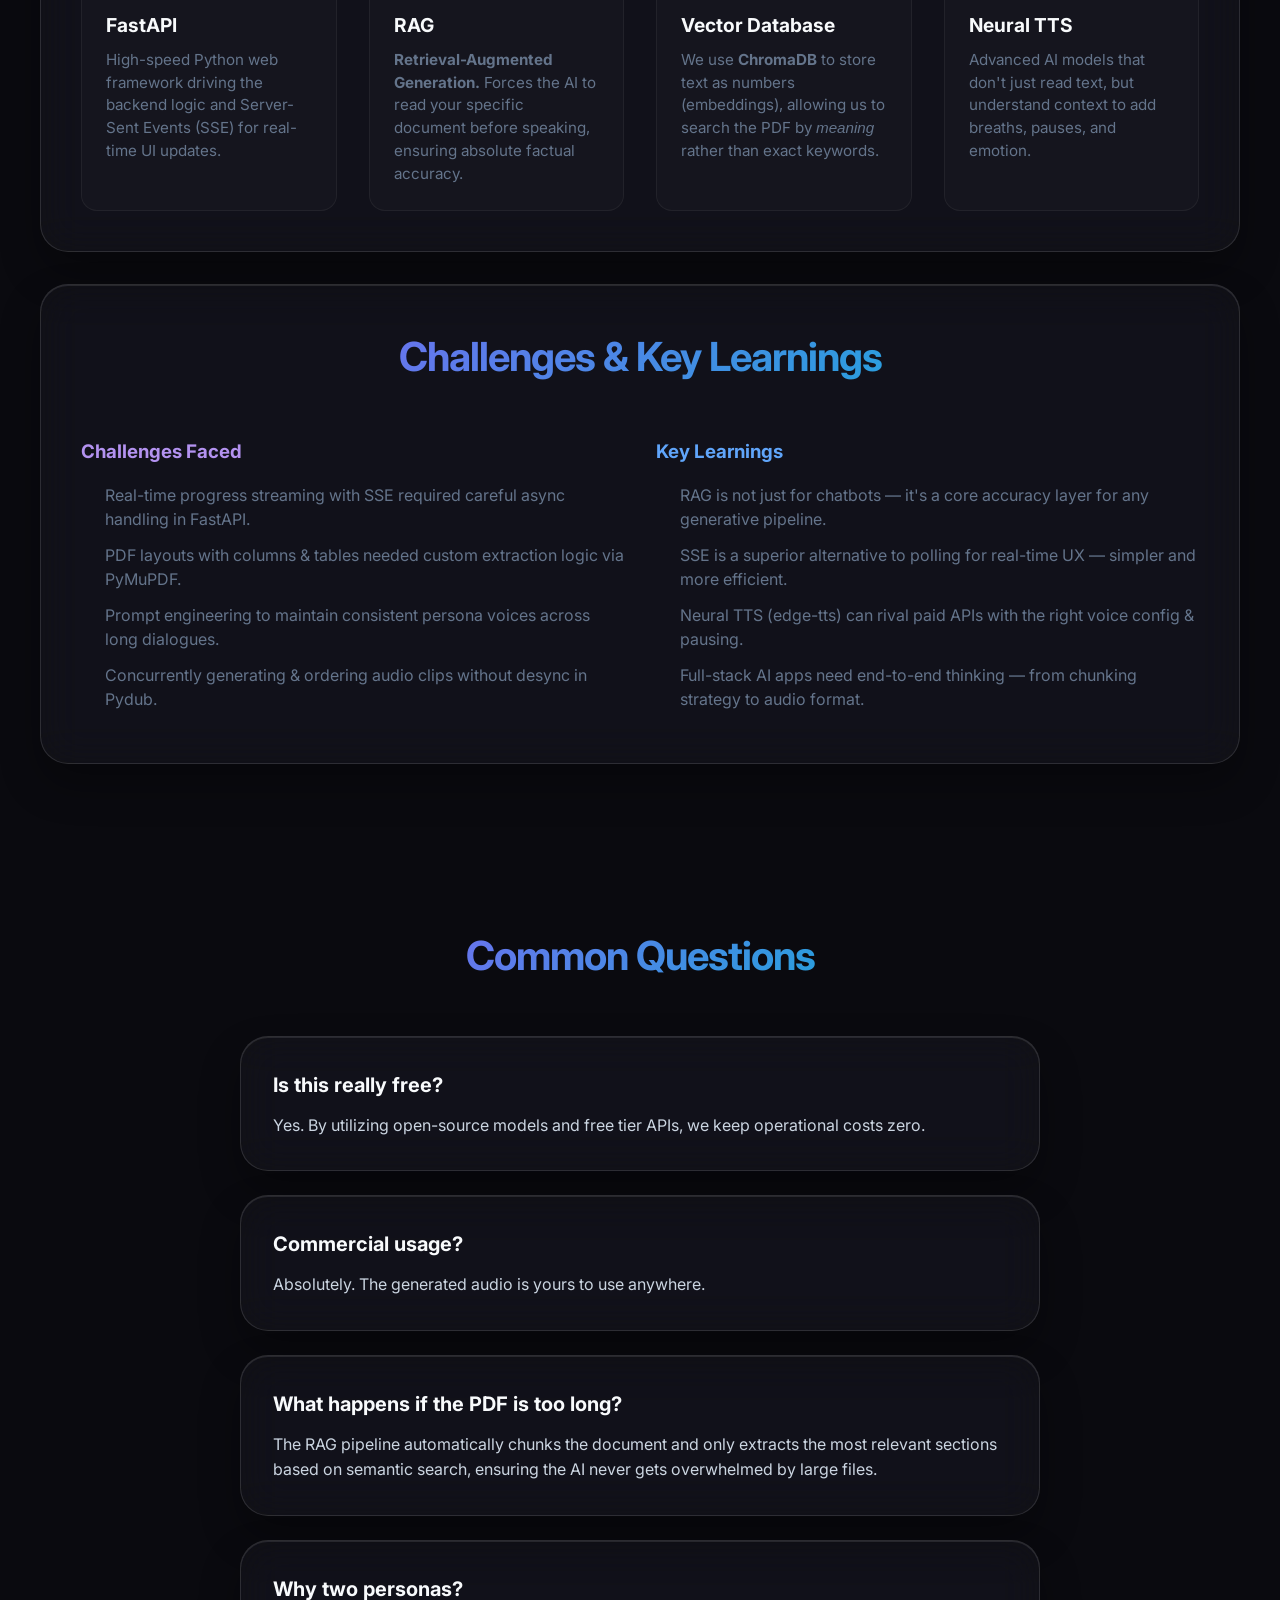
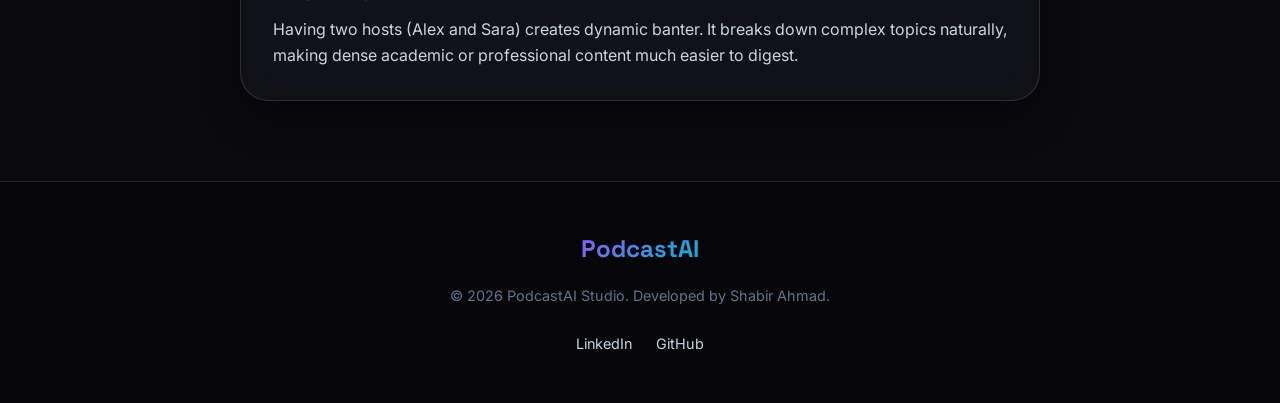
==== commit de62c4f9: "change design" ====
--- a/frontend/index.html
+++ b/frontend/index.html
@@ -17,10 +17,12 @@
         <!-- Navigation -->
         <nav class="glass-nav">
             <div class="nav-content">
-                <div class="logo">Podcast<span>AI</span></div>
+                <div class="logo" onclick="document.getElementById('hero').scrollIntoView({behavior: 'smooth'})">Podcast<span>AI</span></div>
                 <div class="nav-actions">
                     <ul class="nav-links">
-                        <li><a href="#features">Features</a></li>
+                        <li><a href="#problem-solution">Solution</a></li>
+                        <li><a href="#presentation">Pipeline</a></li>
+                        <li><a href="#learnings">Learnings</a></li>
                         <li><a href="#faq">FAQ</a></li>
                     </ul>
                     <button class="btn-primary-sm" onclick="document.getElementById('studio').scrollIntoView({behavior: 'smooth'})">Launch Studio</button>
@@ -29,21 +31,47 @@
         </nav>
 
         <!-- Hero Section -->
-        <header class="hero">
-            <div class="hero-container">
-                <div class="hero-content">
-                    <h1 class="hero-title reveal">Knowledge,<br><span>Re-Vocalized.</span></h1>
-                    <p class="hero-subtitle reveal">Transform dense documents into studio-quality conversations. Driven by meta-llama/llama-3.1-8b-instruct & Microsoft Neural voices.</p>
-                    <div class="hero-btns reveal">
-                        <button class="btn-primary-lg" onclick="document.getElementById('studio').scrollIntoView({behavior: 'smooth'})">Start Converting</button>
-                    </div>
-                </div>
-                <div class="hero-image-wrapper reveal">
-                    <img src="hero.png" alt="Neural Visual" class="hero-img">
-                    <div class="image-overlay"></div>
+        <header id="hero" class="hero">
+            <div class="hero-bg-aura"></div>
+            <div class="hero-container cinematic">
+                <div class="hero-content text-center">
+                    <p class="hero-eyebrow reveal">NEURAL AUDIO ENGINE</p>
+                    <h1 class="hero-title reveal">Turn Knowledge Into<br><span>Conversation.</span></h1>
+                    <p class="hero-subtitle reveal">Transform static PDFs into studio-quality podcasts. Driven by meta-llama/llama-3.1-8b-instruct & Microsoft Neural voices.</p>
+                    <div class="hero-btns justify-center reveal">
+                        <button class="btn-primary-lg" onclick="document.getElementById('studio').scrollIntoView({behavior: 'smooth'})">Launch Studio</button>
+                        <button class="btn-secondary-lg" onclick="document.getElementById('presentation').scrollIntoView({behavior: 'smooth'})">How It Works</button>
+                    </div>
                 </div>
             </div>
         </header>
+
+        <!-- Problem & Solution Section -->
+        <section id="problem-solution" class="presentation-section">
+            <div class="container-sm">
+                <div class="glass-card presentation-card reveal">
+                    <h2 class="section-title">The Problem & Our Solution</h2>
+                    <div class="split-content">
+                        <div class="problem-box">
+                            <h3 class="text-error mb-1">The Problem</h3>
+                            <ul class="learning-list">
+                                <li>Research papers & PDFs are dense and time-consuming to read.</li>
+                                <li>Students & professionals struggle to absorb long-form content.</li>
+                                <li>Existing TTS tools produce robotic, unengaging audio.</li>
+                            </ul>
+                        </div>
+                        <div class="solution-box">
+                            <h3 class="text-success mb-1">Our Solution</h3>
+                            <ul class="learning-list">
+                                <li>Upload any PDF — get a structured podcast dialogue instantly.</li>
+                                <li>RAG pipeline ensures absolute accuracy — zero AI hallucinations.</li>
+                                <li>Two AI personas (Alex & Sara) create a natural conversation.</li>
+                            </ul>
+                        </div>
+                    </div>
+                </div>
+            </div>
+        </section>
 
         <!-- Main Studio Section -->
         <main id="studio" class="studio-section">
@@ -141,6 +169,157 @@
             </div>
         </section>
 
+        <!-- Presentation Sections -->
+        <section id="presentation" class="presentation-section">
+            <div class="container">
+                <div class="glass-card presentation-card reveal">
+                    <h2 class="section-title">The Neural Pipeline</h2>
+                    <p class="section-subtitle text-center">How we convert a static document into a dynamic conversation.</p>
+                    
+                    <div class="timeline">
+                        <div class="timeline-step">
+                            <div class="step-number">1</div>
+                            <div class="step-content">
+                                <h3>Ingestion & Extraction</h3>
+                                <p>User uploads a PDF. PyMuPDF extracts raw text, handling complex layouts.</p>
+                            </div>
+                        </div>
+                        <div class="timeline-step">
+                            <div class="step-number">2</div>
+                            <div class="step-content">
+                                <h3>RAG Context Synthesis</h3>
+                                <p>LangChain and an ephemeral ChromaDB chunk and embed the text using local HuggingFace embeddings. We retrieve only the most relevant context to prevent AI hallucinations.</p>
+                            </div>
+                        </div>
+                        <div class="timeline-step">
+                            <div class="step-number">3</div>
+                            <div class="step-content">
+                                <h3>LLM Script Orchestration</h3>
+                                <p>Llama 3.1 (via OpenRouter) acts as the scriptwriter, crafting a 2-person dialogue based exclusively on the retrieved facts.</p>
+                            </div>
+                        </div>
+                        <div class="timeline-step">
+                            <div class="step-number">4</div>
+                            <div class="step-content">
+                                <h3>Neural Speech Synthesis</h3>
+                                <p>Dialogue lines are processed concurrently using Microsoft Edge TTS for lifelike intonation.</p>
+                            </div>
+                        </div>
+                        <div class="timeline-step">
+                            <div class="step-number">5</div>
+                            <div class="step-content">
+                                <h3>Audio Mastering</h3>
+                                <p>Pydub and FFmpeg stitch the audio clips together with natural pauses into a final MP3.</p>
+                            </div>
+                        </div>
+                    </div>
+                </div>
+
+                <!-- AI Personas & Styles -->
+                <div class="glass-card presentation-card reveal mt-2">
+                    <h2 class="section-title">AI Personas & Styles</h2>
+                    <div class="personas-grid">
+                        <div class="persona-card">
+                            <div class="persona-avatar alex">A</div>
+                            <h4>Alex (Main Host)</h4>
+                            <p>Leads conversation, breaks down complex concepts, asks clarifying questions.</p>
+                        </div>
+                        <div class="persona-card">
+                            <div class="persona-avatar sara">S</div>
+                            <h4>Sara (Co-Host)</h4>
+                            <p>Provides insights, adds depth, challenges assumptions and summarises takeaways.</p>
+                        </div>
+                    </div>
+                    <div class="styles-grid mt-2">
+                        <div class="style-card">
+                            <h5>Professional (NPR Style)</h5>
+                            <p>Formal tone, structured delivery, suitable for academic & corporate content.</p>
+                        </div>
+                        <div class="style-card">
+                            <h5>Humorous (Talk Show)</h5>
+                            <p>Light-hearted, witty banter — great for making dry content approachable.</p>
+                        </div>
+                        <div class="style-card">
+                            <h5>Deep Dive (Seminar)</h5>
+                            <p>In-depth exploration for technical audiences — research papers & whitepapers.</p>
+                        </div>
+                    </div>
+                </div>
+
+                <!-- Architecture Flow -->
+                <div class="glass-card presentation-card reveal mt-2">
+                    <h2 class="section-title">Backend ↔ Frontend Architecture</h2>
+                    <div class="architecture-flow">
+                        <div class="arch-step">
+                            <h4>1. REST API Handshake</h4>
+                            <p>User uploads PDF. Backend validates & hands heavy processing to a background thread. Frontend gets Job ID instantly to stay responsive.</p>
+                        </div>
+                        <div class="arch-step">
+                            <h4>2. Server-Sent Events (SSE)</h4>
+                            <p>Persistent connection PUSHES progress (e.g., 'Synthesizing voices… 80%'). Live logs stream to the Neural Terminal UI without polling.</p>
+                        </div>
+                        <div class="arch-step">
+                            <h4>3. Unified Hosting</h4>
+                            <p>FastAPI serves both API + Frontend (HTML/CSS/JS) on a single port. No CORS issues, simple one-command deployment.</p>
+                        </div>
+                    </div>
+                </div>
+
+                <!-- Tech Stack -->
+                <div class="glass-card presentation-card reveal mt-2">
+                    <h2 class="section-title">Tech Stack & Jargon</h2>
+                    <div class="tech-grid">
+                        <div class="tech-item">
+                            <div class="tech-icon">⚡</div>
+                            <h4>FastAPI</h4>
+                            <p>High-speed Python web framework driving the backend logic and Server-Sent Events (SSE) for real-time UI updates.</p>
+                        </div>
+                        <div class="tech-item">
+                            <div class="tech-icon">🧠</div>
+                            <h4>RAG</h4>
+                            <p><strong>Retrieval-Augmented Generation.</strong> Forces the AI to read your specific document before speaking, ensuring absolute factual accuracy.</p>
+                        </div>
+                        <div class="tech-item">
+                            <div class="tech-icon">🗄️</div>
+                            <h4>Vector Database</h4>
+                            <p>We use <strong>ChromaDB</strong> to store text as numbers (embeddings), allowing us to search the PDF by <em>meaning</em> rather than exact keywords.</p>
+                        </div>
+                        <div class="tech-item">
+                            <div class="tech-icon">🎙️</div>
+                            <h4>Neural TTS</h4>
+                            <p>Advanced AI models that don't just read text, but understand context to add breaths, pauses, and emotion.</p>
+                        </div>
+                    </div>
+                </div>
+
+                <!-- Challenges & Learnings -->
+                <div class="glass-card presentation-card reveal mt-2">
+                    <h2 class="section-title">Challenges & Key Learnings</h2>
+                    <div class="split-content">
+                        <div>
+                            <h3 class="mb-1 text-primary">Challenges Faced</h3>
+                            <ul class="learning-list">
+                                <li>Real-time progress streaming with SSE required careful async handling in FastAPI.</li>
+                                <li>PDF layouts with columns & tables needed custom extraction logic via PyMuPDF.</li>
+                                <li>Prompt engineering to maintain consistent persona voices across long dialogues.</li>
+                                <li>Concurrently generating & ordering audio clips without desync in Pydub.</li>
+                            </ul>
+                        </div>
+                        <div>
+                            <h3 class="mb-1 text-secondary">Key Learnings</h3>
+                            <ul class="learning-list">
+                                <li>RAG is not just for chatbots — it's a core accuracy layer for any generative pipeline.</li>
+                                <li>SSE is a superior alternative to polling for real-time UX — simpler and more efficient.</li>
+                                <li>Neural TTS (edge-tts) can rival paid APIs with the right voice config & pausing.</li>
+                                <li>Full-stack AI apps need end-to-end thinking — from chunking strategy to audio format.</li>
+                            </ul>
+                        </div>
+                    </div>
+                </div>
+
+            </div>
+        </section>
+
         <!-- FAQ Section -->
         <section id="faq" class="faq-section">
             <div class="container-sm">
@@ -154,6 +333,14 @@
                         <h4>Commercial usage?</h4>
                         <p>Absolutely. The generated audio is yours to use anywhere.</p>
                     </div>
+                    <div class="faq-item glass-card">
+                        <h4>What happens if the PDF is too long?</h4>
+                        <p>The RAG pipeline automatically chunks the document and only extracts the most relevant sections based on semantic search, ensuring the AI never gets overwhelmed by large files.</p>
+                    </div>
+                    <div class="faq-item glass-card">
+                        <h4>Why two personas?</h4>
+                        <p>Having two hosts (Alex and Sara) creates dynamic banter. It breaks down complex topics naturally, making dense academic or professional content much easier to digest.</p>
+                    </div>
                 </div>
             </div>
         </section>
--- a/frontend/style.css
+++ b/frontend/style.css
@@ -48,8 +48,13 @@
     min-height: 100vh;
 }
 
-header, section, main, footer, nav {
-    display: block; /* Ensure block display to prevent flex leaks */
+header,
+section,
+main,
+footer,
+nav {
+    display: block;
+    /* Ensure block display to prevent flex leaks */
     width: 100%;
 }
 
@@ -99,6 +104,13 @@
     -webkit-text-fill-color: transparent;
     background-clip: text;
     letter-spacing: -0.5px;
+    cursor: pointer;
+    transition: all 0.3s ease;
+}
+
+.logo:hover {
+    opacity: 0.8;
+    transform: translateY(-1px);
 }
 
 .nav-actions {
@@ -123,8 +135,8 @@
     padding: 0.5rem 0;
 }
 
-.nav-links a:hover { 
-    color: var(--text-main); 
+.nav-links a:hover {
+    color: var(--text-main);
 }
 
 .nav-links a::after {
@@ -142,133 +154,129 @@
     width: 100%;
 }
 
-/* 🎭 Hero Section */
+/* 🎭 Hero Section: Acoustic Void */
 .hero {
-    padding: 160px 2rem 80px;
+    padding: 180px 2rem 100px;
     display: flex;
     justify-content: center;
     position: relative;
     overflow: hidden;
-}
-
-.hero::before {
-    content: '';
+    min-height: 85vh;
+    align-items: center;
+}
+
+.hero-bg-aura {
     position: absolute;
-    top: -50%;
-    right: -20%;
-    width: 600px;
-    height: 600px;
-    background: radial-gradient(circle, var(--secondary-glow) 0%, transparent 70%);
-    opacity: 0.15;
+    top: 50%;
+    left: 50%;
+    transform: translate(-50%, -50%);
+    width: 800px;
+    height: 800px;
+    background: radial-gradient(circle, rgba(179, 146, 240, 0.15) 0%, transparent 60%);
+    filter: blur(80px);
     z-index: -1;
-}
-
-.hero-container {
-    max-width: 1200px;
-    width: 100%;
-    display: grid;
-    grid-template-columns: 1fr 1fr;
+    animation: pulse-aura 8s ease-in-out infinite alternate;
+}
+
+@keyframes pulse-aura {
+    0% {
+        transform: translate(-50%, -50%) scale(1);
+        opacity: 0.8;
+    }
+
+    100% {
+        transform: translate(-50%, -50%) scale(1.2);
+        opacity: 1;
+    }
+}
+
+.hero-container.cinematic {
+    max-width: 900px;
+    width: 100%;
+    display: flex;
+    flex-direction: column;
     align-items: center;
-    gap: 5rem;
-}
-
-.hero-content {
-    position: relative;
+    text-align: center;
+    z-index: 1;
+}
+
+.text-center {
+    text-align: center;
+}
+
+.justify-center {
+    justify-content: center;
+}
+
+.hero-eyebrow {
+    font-size: 0.85rem;
+    font-weight: 700;
+    letter-spacing: 0.2em;
+    color: var(--text-muted);
+    margin-bottom: 1.5rem;
+    text-transform: uppercase;
 }
 
 .hero-title {
-    font-size: clamp(3.5rem, 9vw, 5.5rem);
-    line-height: 1.05;
+    font-size: clamp(4rem, 8vw, 6.5rem);
+    line-height: 0.95;
     margin-bottom: 1.5rem;
     font-weight: 700;
-    letter-spacing: -1.5px;
+    letter-spacing: -0.04em;
+    color: #F8FAFC;
 }
 
 .hero-title span {
-    background: var(--gradient-primary);
+    background: linear-gradient(135deg, #F8FAFC 0%, #B392F0 100%);
     -webkit-background-clip: text;
     -webkit-text-fill-color: transparent;
     background-clip: text;
-    display: block;
-    margin-top: 0.5rem;
+    display: inline-block;
 }
 
 .hero-subtitle {
     font-size: 1.25rem;
-    color: var(--text-muted);
-    max-width: 500px;
-    margin-bottom: 2.5rem;
+    color: #94A3B8;
+    max-width: 600px;
+    margin: 0 auto 3rem;
     line-height: 1.6;
     font-weight: 400;
 }
 
 .hero-btns {
     display: flex;
-    gap: 1rem;
+    gap: 1.5rem;
     flex-wrap: wrap;
 }
 
-.hero-image-wrapper {
-    position: relative;
-    border-radius: 28px;
-    overflow: hidden;
-    aspect-ratio: 16 / 10;
-    box-shadow: 0 30px 60px rgba(0, 0, 0, 0.5), 0 0 0 1px rgba(255, 255, 255, 0.1);
-    border: 1px solid var(--border);
-    transform: perspective(1000px) rotateY(-5deg) rotateX(2deg);
-    transition: transform 0.5s ease, box-shadow 0.5s ease;
-}
-
-.hero-image-wrapper:hover {
-    transform: perspective(1000px) rotateY(0deg) rotateX(0deg);
-    box-shadow: 0 40px 80px rgba(139, 92, 246, 0.2), 0 0 0 1px rgba(255, 255, 255, 0.15);
-}
-
-.hero-img {
-    width: 100%;
-    height: 100%;
-    object-fit: cover;
-    filter: brightness(1.1) contrast(1.05);
-}
-
-.image-overlay {
-    position: absolute;
-    inset: 0;
-    background: linear-gradient(to top, rgba(10, 10, 15, 0.8), transparent 50%);
-}
-
-/* Floating elements */
-.floating-element {
-    position: absolute;
-    width: 40px;
-    height: 40px;
-    background: var(--gradient-primary);
-    border-radius: 12px;
-    opacity: 0.1;
-    animation: float 6s ease-in-out infinite;
-}
-
-.floating-element:nth-child(1) {
-    top: 20%;
-    left: 10%;
-    animation-delay: 0s;
-}
-
-.floating-element:nth-child(2) {
-    top: 60%;
-    right: 15%;
-    animation-delay: 2s;
-    background: var(--gradient-secondary);
-}
-
-@keyframes float {
-    0%, 100% { transform: translateY(0) rotate(0deg); }
-    50% { transform: translateY(-20px) rotate(5deg); }
-}
+/* Pill buttons for luxury feel */
+.btn-primary-lg,
+.btn-secondary-lg {
+    border-radius: 50px !important;
+}
+
+.btn-secondary-lg {
+    background: transparent;
+    border: 1px solid rgba(255, 255, 255, 0.2);
+    color: white;
+    padding: 1.25rem 3rem;
+    border-radius: 50px;
+    font-size: 1.1rem;
+    font-weight: 600;
+    cursor: pointer;
+    transition: all 0.3s ease;
+}
+
+.btn-secondary-lg:hover {
+    background: rgba(255, 255, 255, 0.05);
+    border-color: rgba(255, 255, 255, 0.4);
+    transform: translateY(-2px);
+}
+
 
 /* 🛠️ Studio Section */
-.studio-section { 
-    padding: 60px 2rem; 
+.studio-section {
+    padding: 60px 2rem;
     position: relative;
 }
 
@@ -282,8 +290,8 @@
     background: linear-gradient(90deg, transparent, var(--border), transparent);
 }
 
-.studio-container { 
-    max-width: 800px; 
+.studio-container {
+    max-width: 800px;
     margin: 0 auto;
     position: relative;
 }
@@ -294,24 +302,24 @@
     backdrop-filter: blur(20px) saturate(180%);
     border-radius: 28px;
     padding: 2.5rem;
-    box-shadow: 0 20px 40px rgba(0, 0, 0, 0.3), 
-                inset 0 1px 0 rgba(255, 255, 255, 0.1);
+    box-shadow: 0 20px 40px rgba(0, 0, 0, 0.3),
+        inset 0 1px 0 rgba(255, 255, 255, 0.1);
     transition: all 0.3s ease;
 }
 
 .glass-card:hover {
     border-color: rgba(139, 92, 246, 0.3);
-    box-shadow: 0 25px 50px rgba(139, 92, 246, 0.1), 
-                inset 0 1px 0 rgba(255, 255, 255, 0.15);
-}
-
-.card-header { 
-    text-align: center; 
-    margin-bottom: 2.5rem; 
-}
-
-.card-header h2 { 
-    font-size: 2rem; 
+    box-shadow: 0 25px 50px rgba(139, 92, 246, 0.1),
+        inset 0 1px 0 rgba(255, 255, 255, 0.15);
+}
+
+.card-header {
+    text-align: center;
+    margin-bottom: 2.5rem;
+}
+
+.card-header h2 {
+    font-size: 2rem;
     margin-bottom: 0.5rem;
     background: var(--gradient-primary);
     -webkit-background-clip: text;
@@ -319,8 +327,8 @@
     background-clip: text;
 }
 
-.card-header p { 
-    color: var(--text-muted); 
+.card-header p {
+    color: var(--text-muted);
     font-size: 1rem;
     max-width: 500px;
     margin: 0 auto;
@@ -403,8 +411,8 @@
     left: 100%;
 }
 
-.dropzone:hover { 
-    border-color: var(--primary); 
+.dropzone:hover {
+    border-color: var(--primary);
     background: rgba(139, 92, 246, 0.05);
     transform: translateY(-2px);
 }
@@ -440,14 +448,21 @@
 }
 
 @keyframes pulse {
-    0% { transform: translate(-50%, -50%) scale(0.8); opacity: 0.8; }
-    100% { transform: translate(-50%, -50%) scale(1.5); opacity: 0; }
-}
-
-.upload-icon { 
-    width: 48px; 
-    height: 48px; 
-    color: var(--primary); 
+    0% {
+        transform: translate(-50%, -50%) scale(0.8);
+        opacity: 0.8;
+    }
+
+    100% {
+        transform: translate(-50%, -50%) scale(1.5);
+        opacity: 0;
+    }
+}
+
+.upload-icon {
+    width: 48px;
+    height: 48px;
+    color: var(--primary);
     margin-bottom: 1.5rem;
     filter: drop-shadow(0 0 8px rgba(139, 92, 246, 0.5));
 }
@@ -467,17 +482,17 @@
 }
 
 /* 📊 Progress & Terminal */
-.progress-container { 
-    margin-top: 2.5rem; 
+.progress-container {
+    margin-top: 2.5rem;
     padding: 1.5rem;
     background: rgba(0, 0, 0, 0.2);
     border-radius: 16px;
     border: 1px solid rgba(255, 255, 255, 0.05);
 }
 
-.progress-steps { 
-    display: flex; 
-    justify-content: space-between; 
+.progress-steps {
+    display: flex;
+    justify-content: space-between;
     margin-bottom: 1.5rem;
     position: relative;
 }
@@ -493,18 +508,18 @@
     z-index: 1;
 }
 
-.step { 
-    font-size: 0.75rem; 
-    font-weight: 600; 
-    text-align: center; 
+.step {
+    font-size: 0.75rem;
+    font-weight: 600;
+    text-align: center;
     opacity: 0.4;
     position: relative;
     z-index: 2;
     transition: all 0.3s ease;
 }
 
-.step.active { 
-    opacity: 1; 
+.step.active {
+    opacity: 1;
     color: var(--text-main);
 }
 
@@ -513,11 +528,11 @@
     box-shadow: 0 0 10px rgba(16, 185, 129, 0.5);
 }
 
-.dot { 
-    width: 10px; 
-    height: 10px; 
-    border-radius: 50%; 
-    background: var(--text-dim); 
+.dot {
+    width: 10px;
+    height: 10px;
+    border-radius: 50%;
+    background: var(--text-dim);
     margin: 0 auto 6px;
     position: relative;
     z-index: 2;
@@ -530,19 +545,19 @@
     transform: scale(1.2);
 }
 
-.progress-bar-bg { 
-    width: 100%; 
-    height: 6px; 
-    background: rgba(255, 255, 255, 0.1); 
-    border-radius: 3px; 
+.progress-bar-bg {
+    width: 100%;
+    height: 6px;
+    background: rgba(255, 255, 255, 0.1);
+    border-radius: 3px;
     margin-bottom: 1rem;
     overflow: hidden;
 }
 
-.progress-bar-fill { 
-    height: 100%; 
-    background: var(--gradient-primary); 
-    width: 0%; 
+.progress-bar-fill {
+    height: 100%;
+    background: var(--gradient-primary);
+    width: 0%;
     transition: width 0.5s cubic-bezier(0.34, 1.56, 0.64, 1);
     border-radius: 3px;
 }
@@ -566,10 +581,10 @@
     box-shadow: 0 10px 30px rgba(0, 0, 0, 0.5);
 }
 
-.terminal-header { 
-    background: rgba(20, 20, 30, 0.9); 
-    padding: 0.75rem 1.25rem; 
-    display: flex; 
+.terminal-header {
+    background: rgba(20, 20, 30, 0.9);
+    padding: 0.75rem 1.25rem;
+    display: flex;
     justify-content: space-between;
     align-items: center;
     border-bottom: 1px solid var(--border);
@@ -594,13 +609,21 @@
     display: block;
 }
 
-.terminal-btns span:nth-child(1) { background: #ef4444; }
-.terminal-btns span:nth-child(2) { background: #f59e0b; }
-.terminal-btns span:nth-child(3) { background: #10b981; }
-
-.terminal-content { 
-    padding: 1.25rem; 
-    height: 150px; 
+.terminal-btns span:nth-child(1) {
+    background: #ef4444;
+}
+
+.terminal-btns span:nth-child(2) {
+    background: #f59e0b;
+}
+
+.terminal-btns span:nth-child(3) {
+    background: #10b981;
+}
+
+.terminal-content {
+    padding: 1.25rem;
+    height: 150px;
     overflow-y: auto;
     color: #4ade80;
     line-height: 1.5;
@@ -630,8 +653,15 @@
 }
 
 @keyframes slideUp {
-    from { opacity: 0; transform: translateY(20px); }
-    to { opacity: 1; transform: translateY(0); }
+    from {
+        opacity: 0;
+        transform: translateY(20px);
+    }
+
+    to {
+        opacity: 1;
+        transform: translateY(0);
+    }
 }
 
 .player-card {
@@ -687,6 +717,107 @@
     background: rgba(0, 0, 0, 0.2);
     position: relative;
     overflow: hidden;
+}
+
+/* 📊 Presentation Section */
+.presentation-section {
+    padding: 80px 2rem;
+    position: relative;
+}
+
+.section-subtitle {
+    color: var(--text-muted);
+    font-size: 1.1rem;
+    margin: -1.5rem auto 3rem;
+    max-width: 600px;
+}
+
+.timeline {
+    position: relative;
+    max-width: 700px;
+    margin: 0 auto;
+    padding-left: 2rem;
+}
+
+.timeline::before {
+    content: '';
+    position: absolute;
+    left: 0;
+    top: 0;
+    width: 2px;
+    height: 100%;
+    background: linear-gradient(to bottom, var(--primary), transparent);
+}
+
+.timeline-step {
+    position: relative;
+    margin-bottom: 2.5rem;
+}
+
+.step-number {
+    position: absolute;
+    left: -2.8rem;
+    top: 0;
+    width: 32px;
+    height: 32px;
+    border-radius: 50%;
+    background: var(--bg-color);
+    border: 2px solid var(--primary);
+    color: var(--primary);
+    display: flex;
+    align-items: center;
+    justify-content: center;
+    font-weight: 700;
+    font-size: 0.9rem;
+    box-shadow: 0 0 15px rgba(139, 92, 246, 0.3);
+}
+
+.step-content h3 {
+    font-size: 1.3rem;
+    color: var(--text-main);
+    margin-bottom: 0.5rem;
+}
+
+.step-content p {
+    color: var(--text-dim);
+    line-height: 1.6;
+}
+
+.tech-grid {
+    display: grid;
+    grid-template-columns: repeat(auto-fit, minmax(250px, 1fr));
+    gap: 2rem;
+    margin-top: 2rem;
+}
+
+.tech-item {
+    background: rgba(255, 255, 255, 0.02);
+    border: 1px solid rgba(255, 255, 255, 0.05);
+    padding: 1.5rem;
+    border-radius: 16px;
+    transition: all 0.3s ease;
+}
+
+.tech-item:hover {
+    border-color: rgba(139, 92, 246, 0.3);
+    transform: translateY(-5px);
+}
+
+.tech-icon {
+    font-size: 2rem;
+    margin-bottom: 1rem;
+}
+
+.tech-item h4 {
+    font-size: 1.2rem;
+    color: var(--text-main);
+    margin-bottom: 0.5rem;
+}
+
+.tech-item p {
+    color: var(--text-dim);
+    font-size: 0.95rem;
+    line-height: 1.5;
 }
 
 .features-section::before {
@@ -852,25 +983,65 @@
         text-align: center;
         gap: 3rem;
     }
-    .hero-subtitle { margin: 0 auto 2.5rem; }
-    .hero-image-wrapper { max-width: 500px; margin: 0 auto; }
-    .features-grid { grid-template-columns: 1fr; }
-    .player-actions { flex-direction: column; }
-    .player-actions a, .player-actions button { width: 100%; }
+
+    .hero-subtitle {
+        margin: 0 auto 2.5rem;
+    }
+
+    .hero-image-wrapper {
+        max-width: 500px;
+        margin: 0 auto;
+    }
+
+    .features-grid {
+        grid-template-columns: 1fr;
+    }
+
+    .player-actions {
+        flex-direction: column;
+    }
+
+    .player-actions a,
+    .player-actions button {
+        width: 100%;
+    }
 }
 
 @media (max-width: 600px) {
-    .nav-links { display: none; }
-    .hero-title { font-size: 2.5rem; }
-    .hero { padding: 120px 1.5rem 60px; }
-    .glass-card { padding: 1.5rem; }
-    .section-title { font-size: 2rem; }
-    .features-section, .faq-section { padding: 60px 1.5rem; }
-    .studio-section { padding: 40px 1.5rem; }
+    .nav-links {
+        display: none;
+    }
+
+    .hero-title {
+        font-size: 2.5rem;
+    }
+
+    .hero {
+        padding: 120px 1.5rem 60px;
+    }
+
+    .glass-card {
+        padding: 1.5rem;
+    }
+
+    .section-title {
+        font-size: 2rem;
+    }
+
+    .features-section,
+    .faq-section {
+        padding: 60px 1.5rem;
+    }
+
+    .studio-section {
+        padding: 40px 1.5rem;
+    }
 }
 
 /* ✨ Animations & Reveal */
-.hidden { display: none !important; }
+.hidden {
+    display: none !important;
+}
 
 /* BUG FIX: Reveal elements start hidden and fade in when IntersectionObserver
    fires the 'visible' class. The old auto-play @keyframes fired immediately
@@ -887,7 +1058,9 @@
 }
 
 /* Buttons */
-.btn-primary-sm, .btn-primary-lg, .btn-secondary-sm {
+.btn-primary-sm,
+.btn-primary-lg,
+.btn-secondary-sm {
     border: none;
     color: white;
     font-weight: 600;
@@ -897,7 +1070,9 @@
     overflow: hidden;
 }
 
-.btn-primary-sm::before, .btn-primary-lg::before, .btn-secondary-sm::before {
+.btn-primary-sm::before,
+.btn-primary-lg::before,
+.btn-secondary-sm::before {
     content: '';
     position: absolute;
     top: 0;
@@ -908,7 +1083,9 @@
     transition: left 0.6s ease;
 }
 
-.btn-primary-sm:hover::before, .btn-primary-lg:hover::before, .btn-secondary-sm:hover::before {
+.btn-primary-sm:hover::before,
+.btn-primary-lg:hover::before,
+.btn-secondary-sm:hover::before {
     left: 100%;
 }
 
@@ -935,7 +1112,8 @@
     font-size: 0.95rem;
 }
 
-.btn-primary-sm:hover, .btn-primary-lg:hover {
+.btn-primary-sm:hover,
+.btn-primary-lg:hover {
     transform: translateY(-2px);
     box-shadow: 0 10px 20px rgba(139, 92, 246, 0.3);
 }
@@ -945,3 +1123,31 @@
     color: var(--primary);
     transform: translateY(-2px);
 }
+
+/* Expanded Presentation Sections CSS */
+.split-content { display: grid; grid-template-columns: 1fr 1fr; gap: 2rem; }
+.text-error { color: #f87171; }
+.text-success { color: #4ade80; }
+.text-primary { color: #B392F0; }
+.text-secondary { color: #60a5fa; }
+.mb-1 { margin-bottom: 1rem; }
+.mt-2 { margin-top: 2rem; }
+.learning-list { list-style: none; padding-left: 0; }
+.learning-list li { position: relative; padding-left: 1.5rem; margin-bottom: 0.75rem; color: var(--text-dim); line-height: 1.5; }
+.learning-list li::before { content: \'→\'; position: absolute; left: 0; color: var(--primary); font-weight: bold; }
+.personas-grid { display: grid; grid-template-columns: 1fr 1fr; gap: 2rem; }
+.persona-card { background: rgba(255, 255, 255, 0.02); border: 1px solid rgba(255, 255, 255, 0.05); padding: 1.5rem; border-radius: 16px; display: flex; flex-direction: column; align-items: center; text-align: center; }
+.persona-avatar { width: 60px; height: 60px; border-radius: 50%; display: flex; align-items: center; justify-content: center; font-size: 1.5rem; font-weight: bold; margin-bottom: 1rem; color: white; }
+.persona-avatar.alex { background: linear-gradient(135deg, #8b5cf6, #6d28d9); }
+.persona-avatar.sara { background: linear-gradient(135deg, #06b6d4, #0369a1); }
+.persona-card h4 { margin-bottom: 0.5rem; color: var(--text-main); }
+.persona-card p { color: var(--text-dim); font-size: 0.95rem; }
+.styles-grid { display: grid; grid-template-columns: repeat(auto-fit, minmax(200px, 1fr)); gap: 1rem; }
+.style-card { background: rgba(255, 255, 255, 0.02); padding: 1.25rem; border-radius: 12px; border-left: 3px solid var(--primary); }
+.style-card h5 { margin-bottom: 0.5rem; color: var(--text-main); }
+.style-card p { color: var(--text-dim); font-size: 0.85rem; line-height: 1.4; }
+.architecture-flow { display: grid; grid-template-columns: repeat(auto-fit, minmax(250px, 1fr)); gap: 1.5rem; }
+.arch-step { background: rgba(0, 0, 0, 0.2); padding: 1.5rem; border-radius: 16px; border-top: 2px solid var(--secondary); }
+.arch-step h4 { margin-bottom: 0.75rem; color: var(--text-main); }
+.arch-step p { color: var(--text-dim); font-size: 0.95rem; line-height: 1.5; }
+@media (max-width: 768px) { .split-content { grid-template-columns: 1fr; } .personas-grid { grid-template-columns: 1fr; } }
